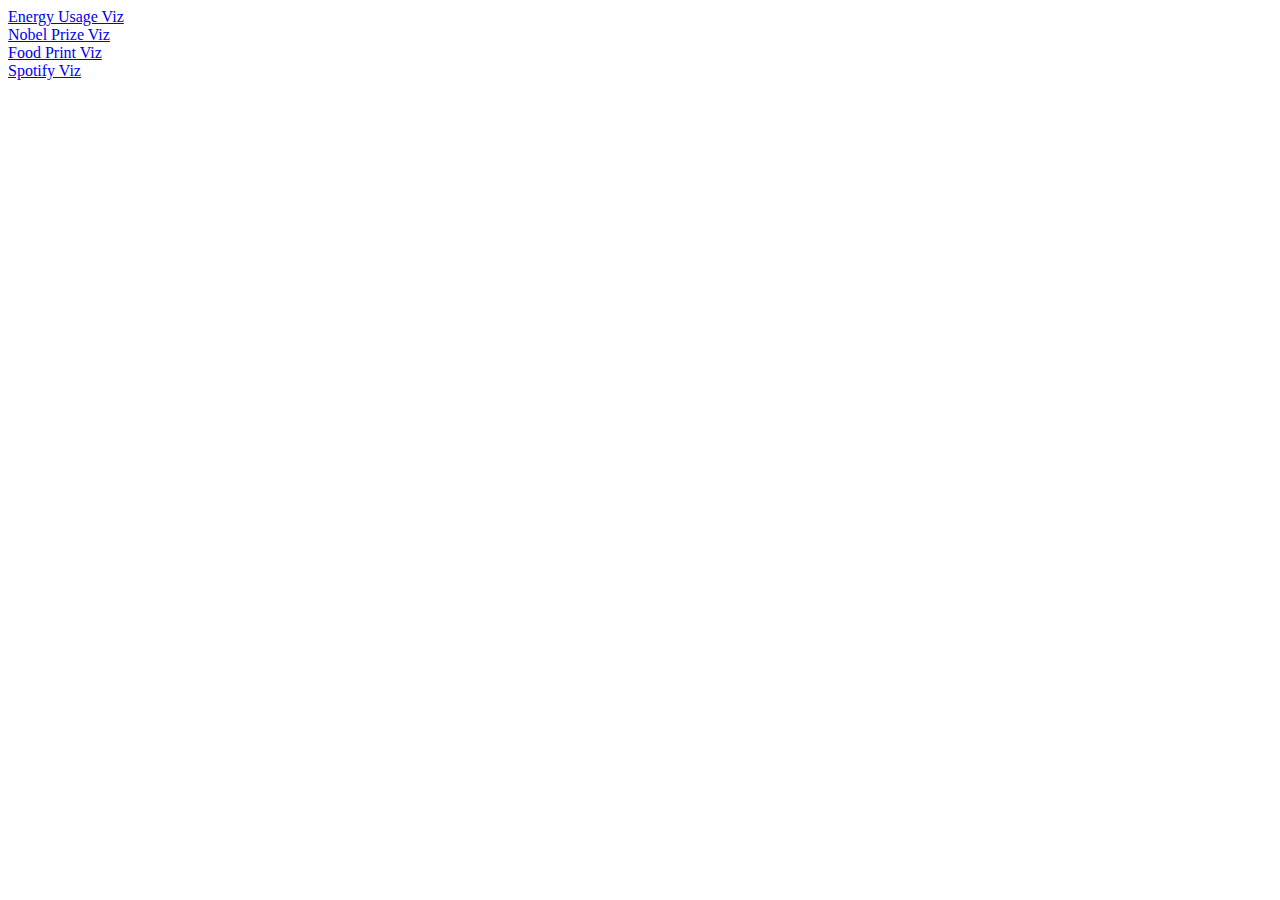
==== index.html @ 5a309c17 "add spotify visualization" ====
<!DOCTYPE html>
<html lang="en">
<head>
    <meta charset="UTF-8">
    <meta http-equiv="X-UA-Compatible" content="IE=edge">
    <meta name="viewport" content="width=device-width, initial-scale=1.0">
    <title>D3 Demos</title>
    <link rel="stylesheet" href="./stylesheet.css">
</head>
<body>
    <div class="container">
        <div class="item">
            <a href="./energy-usage-viz/index.html">Energy Usage Viz</a>
        </div>
        <div class="item">
            <a href="./nobels-viz/index.html">Nobel Prize Viz</a>
        </div>
        <div class="item">
            <a href="./foodprint-viz/index.html">Food Print Viz</a>
        </div>
        <div class="item">
            <a href="./spotify-viz/index.html">Spotify Viz</a>
        </div>
        <div class="item"></div>
        <div class="item"></div>
        <div class="item"></div>
        <div class="item"></div>
        <div class="item"></div>
    </div>
    
</body>
</html>
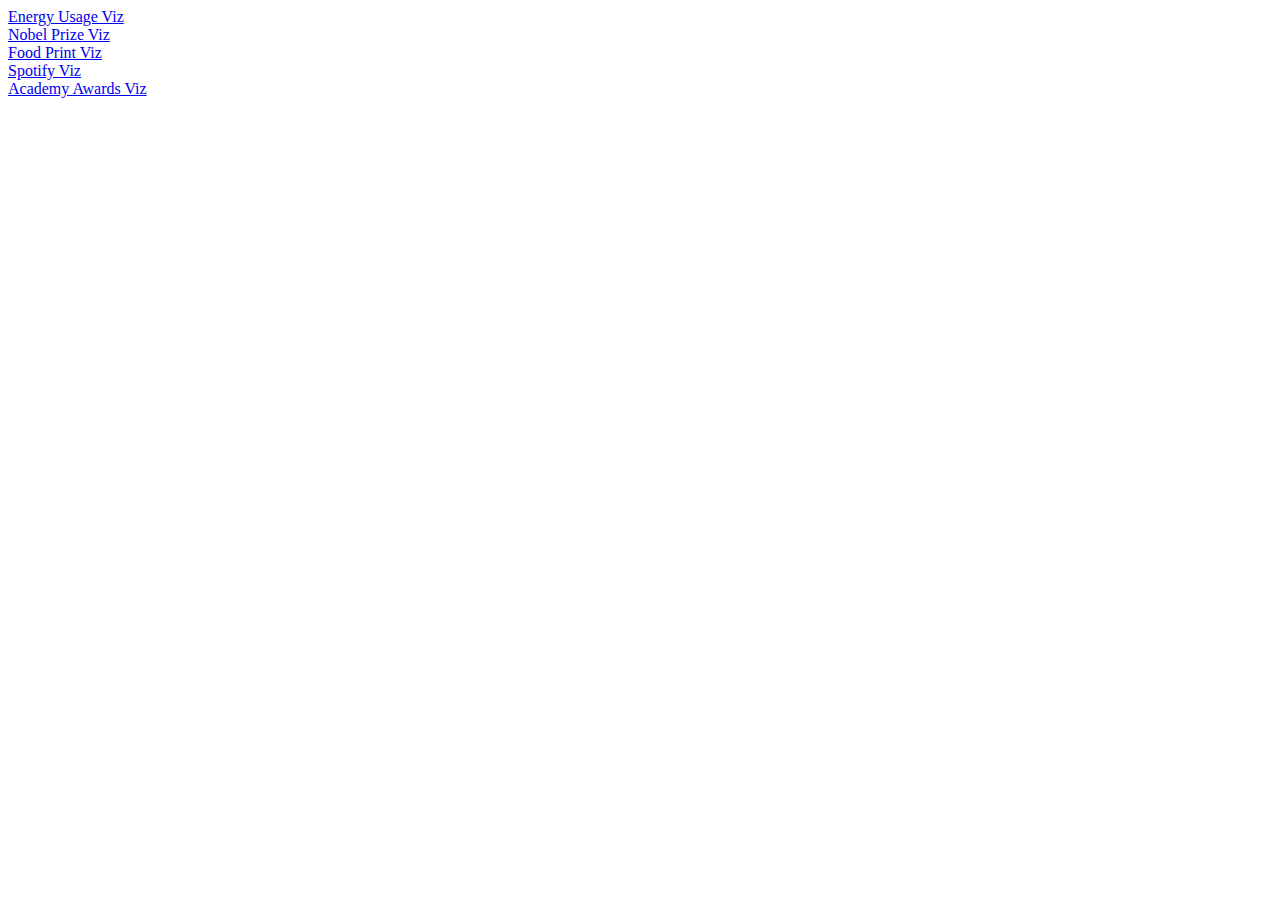
==== commit e07ecd8f: "add academy awards viz" ====
--- a/index.html
+++ b/index.html
@@ -21,6 +21,9 @@
         <div class="item">
             <a href="./spotify-viz/index.html">Spotify Viz</a>
         </div>
+        <div class="item">
+            <a href="./academy-awards-viz/index.html">Academy Awards Viz</a>
+        </div>
         <div class="item"></div>
         <div class="item"></div>
         <div class="item"></div>
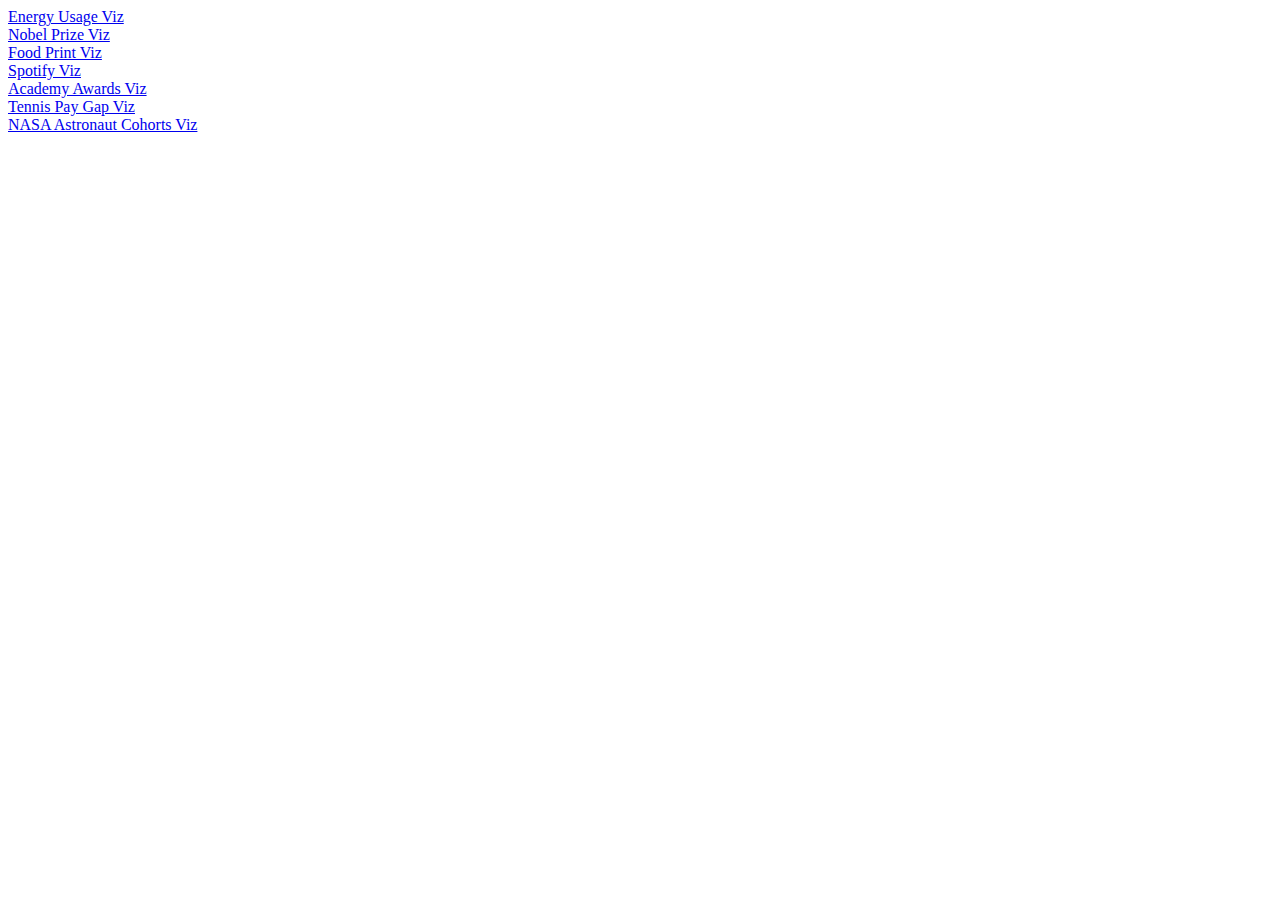
==== commit dd2879fb: "add nasa cohorts viz" ====
--- a/index.html
+++ b/index.html
@@ -24,7 +24,12 @@
         <div class="item">
             <a href="./academy-awards-viz/index.html">Academy Awards Viz</a>
         </div>
-        <div class="item"></div>
+        <div class="item">
+            <a href="./tennis-pay-gap-viz/index.html">Tennis Pay Gap Viz</a>
+        </div>   
+        <div class="item">
+            <a href="./nasa-viz/index.html">NASA Astronaut Cohorts Viz</a>
+        </div>   
         <div class="item"></div>
         <div class="item"></div>
         <div class="item"></div>
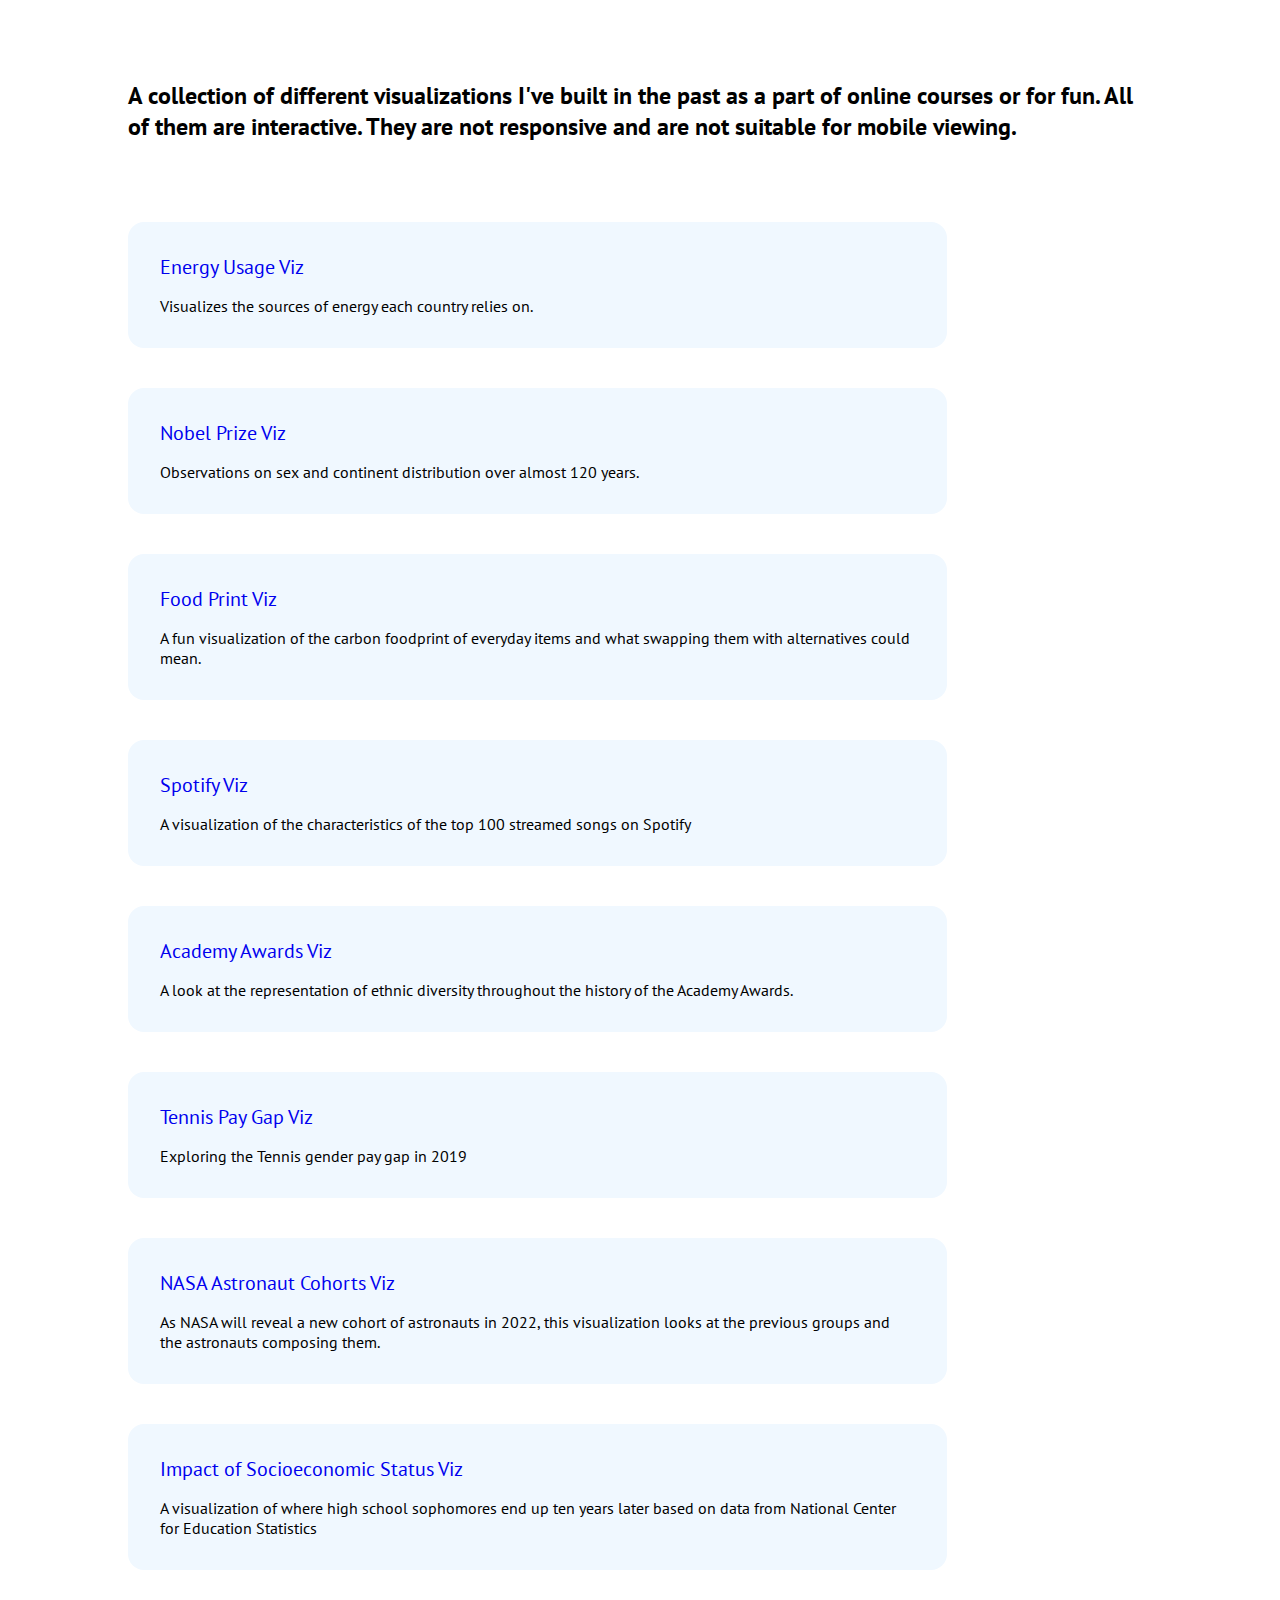
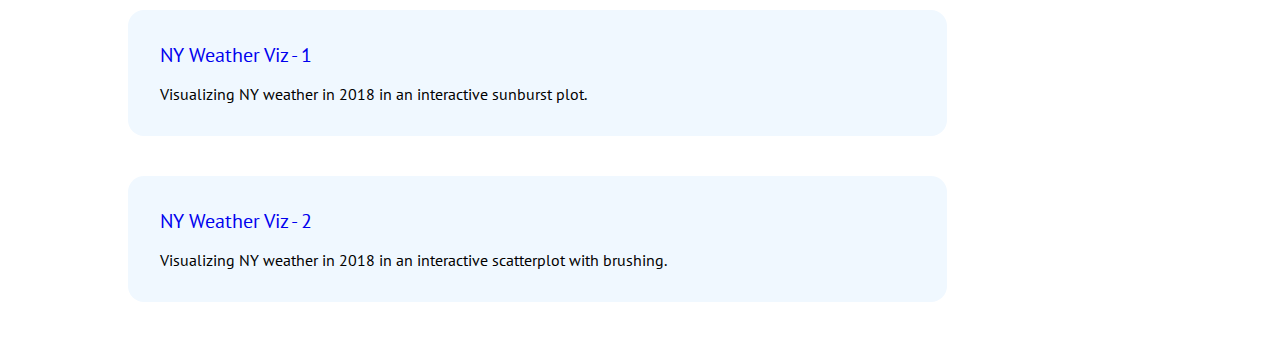
==== commit 11635a56: "add style changes" ====
--- a/index.html
+++ b/index.html
@@ -9,31 +9,49 @@
 </head>
 <body>
     <div class="container">
+        <h2>A collection of different visualizations I've built in the past as a part of online courses or for fun. All of them are interactive. They are not responsive and are not suitable for mobile viewing.</h2>
+    </div>
+    <div class="container">
         <div class="item">
             <a href="./energy-usage-viz/index.html">Energy Usage Viz</a>
+            <p>Visualizes the sources of energy each country relies on.</p>
         </div>
         <div class="item">
             <a href="./nobels-viz/index.html">Nobel Prize Viz</a>
+            <p>Observations on sex and continent distribution over almost 120 years.</p>
         </div>
         <div class="item">
             <a href="./foodprint-viz/index.html">Food Print Viz</a>
+            <p>A fun visualization of the carbon foodprint of everyday items and what swapping them with alternatives could mean.</p>
         </div>
         <div class="item">
             <a href="./spotify-viz/index.html">Spotify Viz</a>
+            <p>A visualization of the characteristics of the top 100 streamed songs on Spotify</p>
         </div>
         <div class="item">
             <a href="./academy-awards-viz/index.html">Academy Awards Viz</a>
+            <p>A look at the representation of ethnic diversity throughout the history of the Academy Awards.</p>
         </div>
         <div class="item">
             <a href="./tennis-pay-gap-viz/index.html">Tennis Pay Gap Viz</a>
+            <p>Exploring the Tennis gender pay gap in 2019</p>
         </div>   
         <div class="item">
             <a href="./nasa-viz/index.html">NASA Astronaut Cohorts Viz</a>
+            <p>As NASA will reveal a new cohort of astronauts in 2022, this visualization looks at the previous groups and the astronauts composing them.</p>
         </div>   
-        <div class="item"></div>
-        <div class="item"></div>
-        <div class="item"></div>
-        <div class="item"></div>
+        <div class="item">
+            <a href="./socioeconomic-status-viz/index.html">Impact of Socioeconomic Status Viz</a>
+            <p>A visualization of where high school sophomores end up ten years later based on data from National Center for Education Statistics</p>
+        </div>
+        <div class="item">
+            <a href="./ny-weather-viz/1/index.html">NY Weather Viz - 1</a>
+            <p>Visualizing NY weather in 2018 in an interactive sunburst plot.</p>
+        </div>
+        <div class="item">
+            <a href="./ny-weather-viz/2/index.html">NY Weather Viz - 2</a>
+            <p>Visualizing NY weather in 2018 in an interactive scatterplot with brushing.</p>
+        </div>
     </div>
     
 </body>
--- a/stylesheet.css
+++ b/stylesheet.css
@@ -0,0 +1,35 @@
+@import url('https://fonts.googleapis.com/css2?family=PT+Sans:wght@400;700&display=swap');
+
+* {
+    margin: 0;
+    box-sizing: border-box;
+    font-family: 'PT Sans', sans-serif;
+}
+
+div.item {
+    width: 80%;
+    padding:2rem;
+    background-color: aliceblue;
+    margin-bottom: 2.5rem;
+    border-radius: 1rem;
+}
+
+div.container {
+    width: 80%;
+    margin: auto;
+}
+
+a{
+    display: block;
+    text-decoration: none;
+    font-size: 20px;
+    margin-bottom: 1rem;
+}
+
+h2{
+    display: block;
+    width: 72ch;
+    margin-top: 5rem;
+    margin-bottom: 5rem;
+}
+
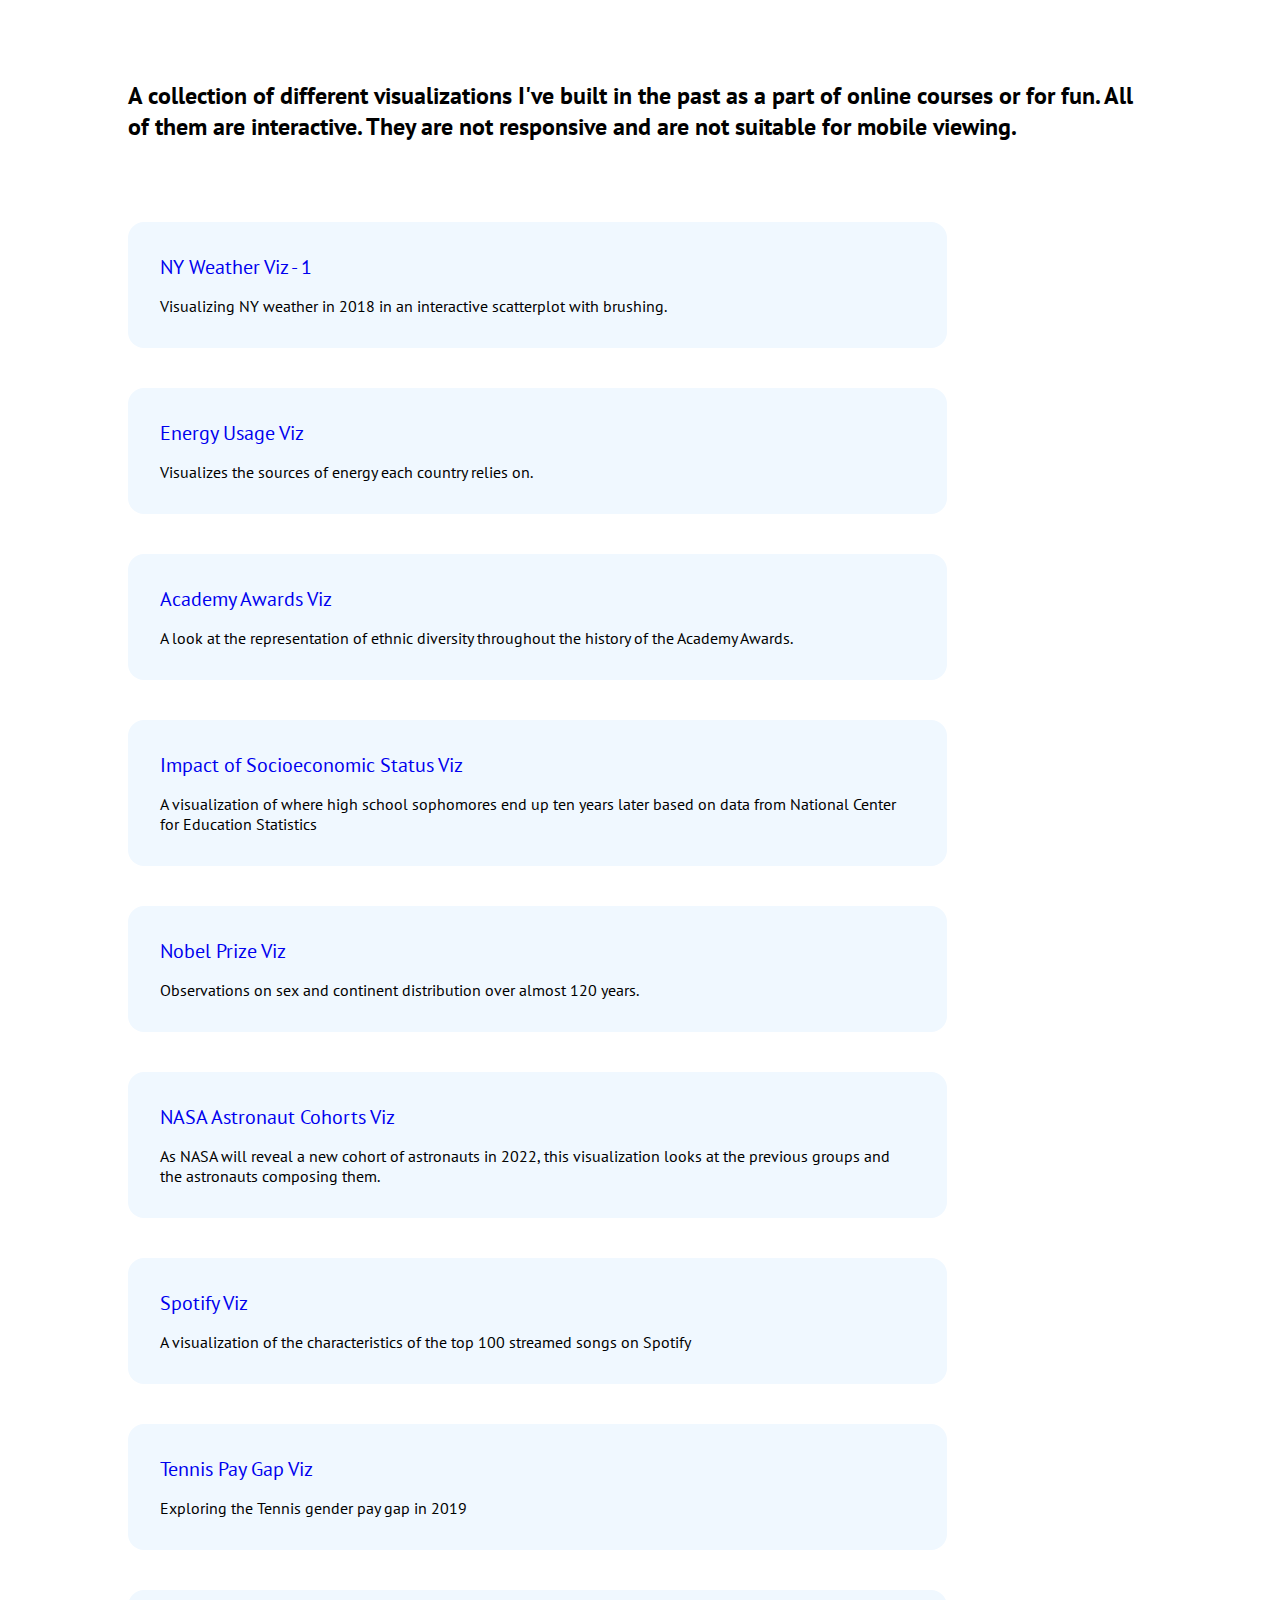
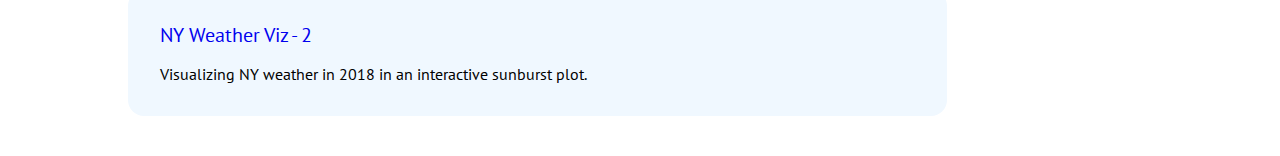
==== commit 632fd543: "reorder items" ====
--- a/index.html
+++ b/index.html
@@ -13,46 +13,41 @@
     </div>
     <div class="container">
         <div class="item">
+            <a href="./ny-weather-viz/2/index.html">NY Weather Viz - 1</a>
+            <p>Visualizing NY weather in 2018 in an interactive scatterplot with brushing.</p>
+        </div>
+        <div class="item">
             <a href="./energy-usage-viz/index.html">Energy Usage Viz</a>
             <p>Visualizes the sources of energy each country relies on.</p>
+        </div>
+        <div class="item">
+            <a href="./academy-awards-viz/index.html">Academy Awards Viz</a>
+            <p>A look at the representation of ethnic diversity throughout the history of the Academy Awards.</p>
+        </div>
+        <div class="item">
+            <a href="./socioeconomic-status-viz/index.html">Impact of Socioeconomic Status Viz</a>
+            <p>A visualization of where high school sophomores end up ten years later based on data from National Center for Education Statistics</p>
         </div>
         <div class="item">
             <a href="./nobels-viz/index.html">Nobel Prize Viz</a>
             <p>Observations on sex and continent distribution over almost 120 years.</p>
         </div>
         <div class="item">
-            <a href="./foodprint-viz/index.html">Food Print Viz</a>
-            <p>A fun visualization of the carbon foodprint of everyday items and what swapping them with alternatives could mean.</p>
-        </div>
+            <a href="./nasa-viz/index.html">NASA Astronaut Cohorts Viz</a>
+            <p>As NASA will reveal a new cohort of astronauts in 2022, this visualization looks at the previous groups and the astronauts composing them.</p>
+        </div> 
         <div class="item">
             <a href="./spotify-viz/index.html">Spotify Viz</a>
             <p>A visualization of the characteristics of the top 100 streamed songs on Spotify</p>
-        </div>
-        <div class="item">
-            <a href="./academy-awards-viz/index.html">Academy Awards Viz</a>
-            <p>A look at the representation of ethnic diversity throughout the history of the Academy Awards.</p>
         </div>
         <div class="item">
             <a href="./tennis-pay-gap-viz/index.html">Tennis Pay Gap Viz</a>
             <p>Exploring the Tennis gender pay gap in 2019</p>
         </div>   
         <div class="item">
-            <a href="./nasa-viz/index.html">NASA Astronaut Cohorts Viz</a>
-            <p>As NASA will reveal a new cohort of astronauts in 2022, this visualization looks at the previous groups and the astronauts composing them.</p>
-        </div>   
-        <div class="item">
-            <a href="./socioeconomic-status-viz/index.html">Impact of Socioeconomic Status Viz</a>
-            <p>A visualization of where high school sophomores end up ten years later based on data from National Center for Education Statistics</p>
-        </div>
-        <div class="item">
-            <a href="./ny-weather-viz/1/index.html">NY Weather Viz - 1</a>
+            <a href="./ny-weather-viz/1/index.html">NY Weather Viz - 2</a>
             <p>Visualizing NY weather in 2018 in an interactive sunburst plot.</p>
         </div>
-        <div class="item">
-            <a href="./ny-weather-viz/2/index.html">NY Weather Viz - 2</a>
-            <p>Visualizing NY weather in 2018 in an interactive scatterplot with brushing.</p>
-        </div>
     </div>
-    
 </body>
 </html>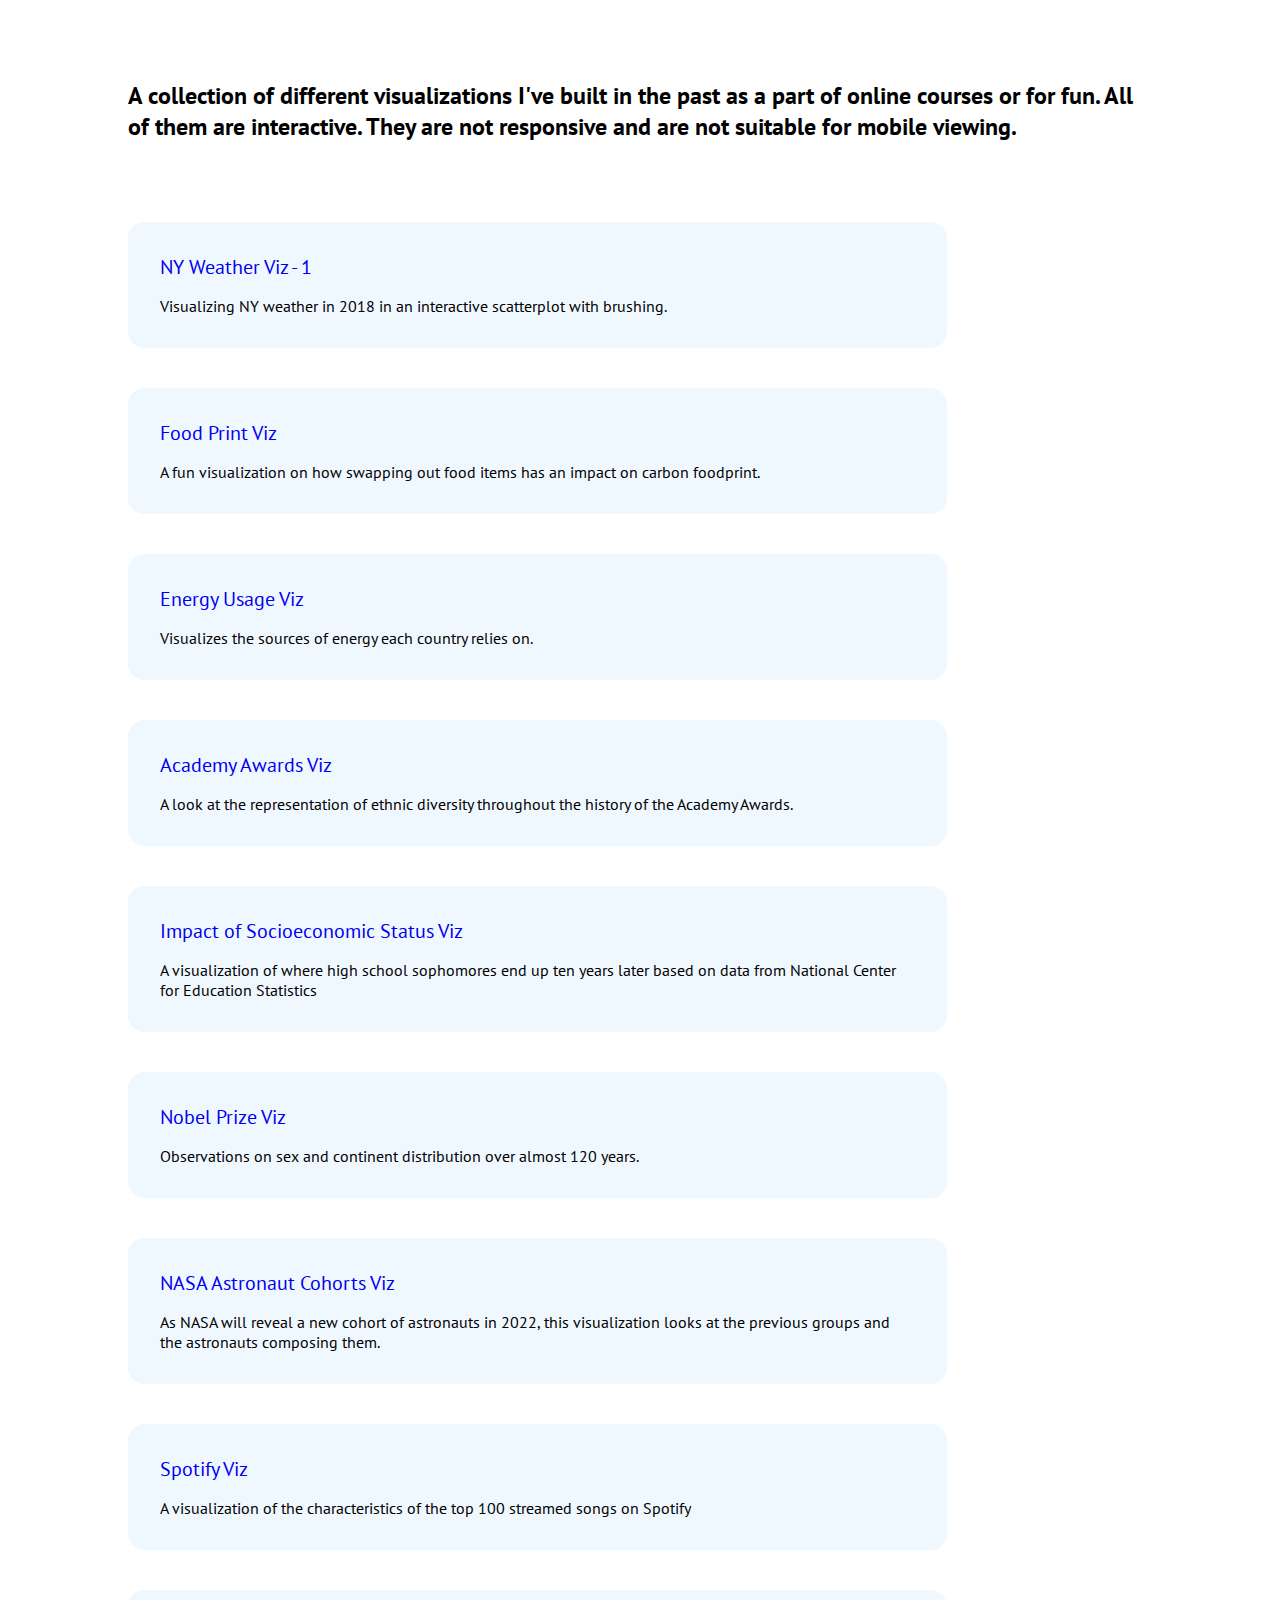
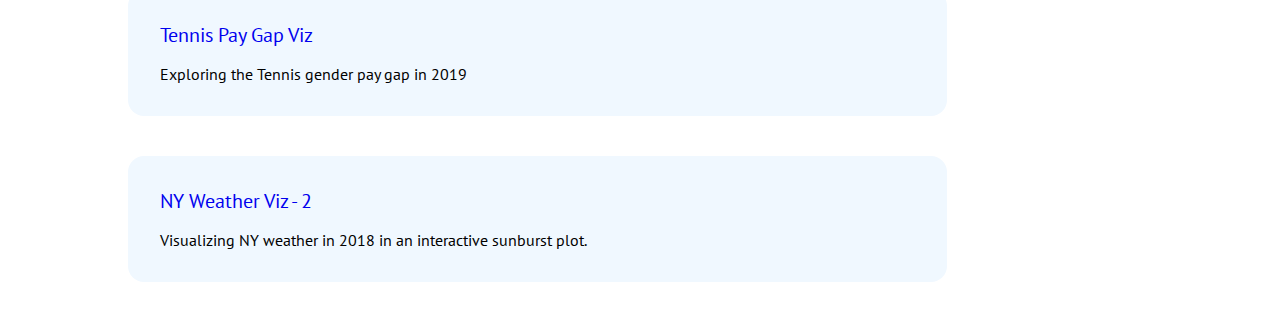
==== commit 1e33fda8: "add food print chart" ====
--- a/index.html
+++ b/index.html
@@ -5,7 +5,42 @@
     <meta http-equiv="X-UA-Compatible" content="IE=edge">
     <meta name="viewport" content="width=device-width, initial-scale=1.0">
     <title>D3 Demos</title>
-    <link rel="stylesheet" href="./stylesheet.css">
+    <style>
+        @import url('https://fonts.googleapis.com/css2?family=PT+Sans:wght@400;700&display=swap');
+
+        * {
+            margin: 0;
+            box-sizing: border-box;
+            font-family: 'PT Sans', sans-serif;
+        }
+
+        div.item {
+            width: 80%;
+            padding:2rem;
+            background-color: aliceblue;
+            margin-bottom: 2.5rem;
+            border-radius: 1rem;
+        }
+
+        div.container {
+            width: 80%;
+            margin: auto;
+        }
+
+        a{
+            display: block;
+            text-decoration: none;
+            font-size: 20px;
+            margin-bottom: 1rem;
+        }
+
+        h2{
+            display: block;
+            width: 72ch;
+            margin-top: 5rem;
+            margin-bottom: 5rem;
+        }
+    </style>
 </head>
 <body>
     <div class="container">
@@ -15,6 +50,10 @@
         <div class="item">
             <a href="./ny-weather-viz/2/index.html">NY Weather Viz - 1</a>
             <p>Visualizing NY weather in 2018 in an interactive scatterplot with brushing.</p>
+        </div>
+        <div class="item">
+            <a href="./foodprint-viz/index.html">Food Print Viz</a>
+            <p>A fun visualization on how swapping out food items has an impact on carbon foodprint.</p>
         </div>
         <div class="item">
             <a href="./energy-usage-viz/index.html">Energy Usage Viz</a>
